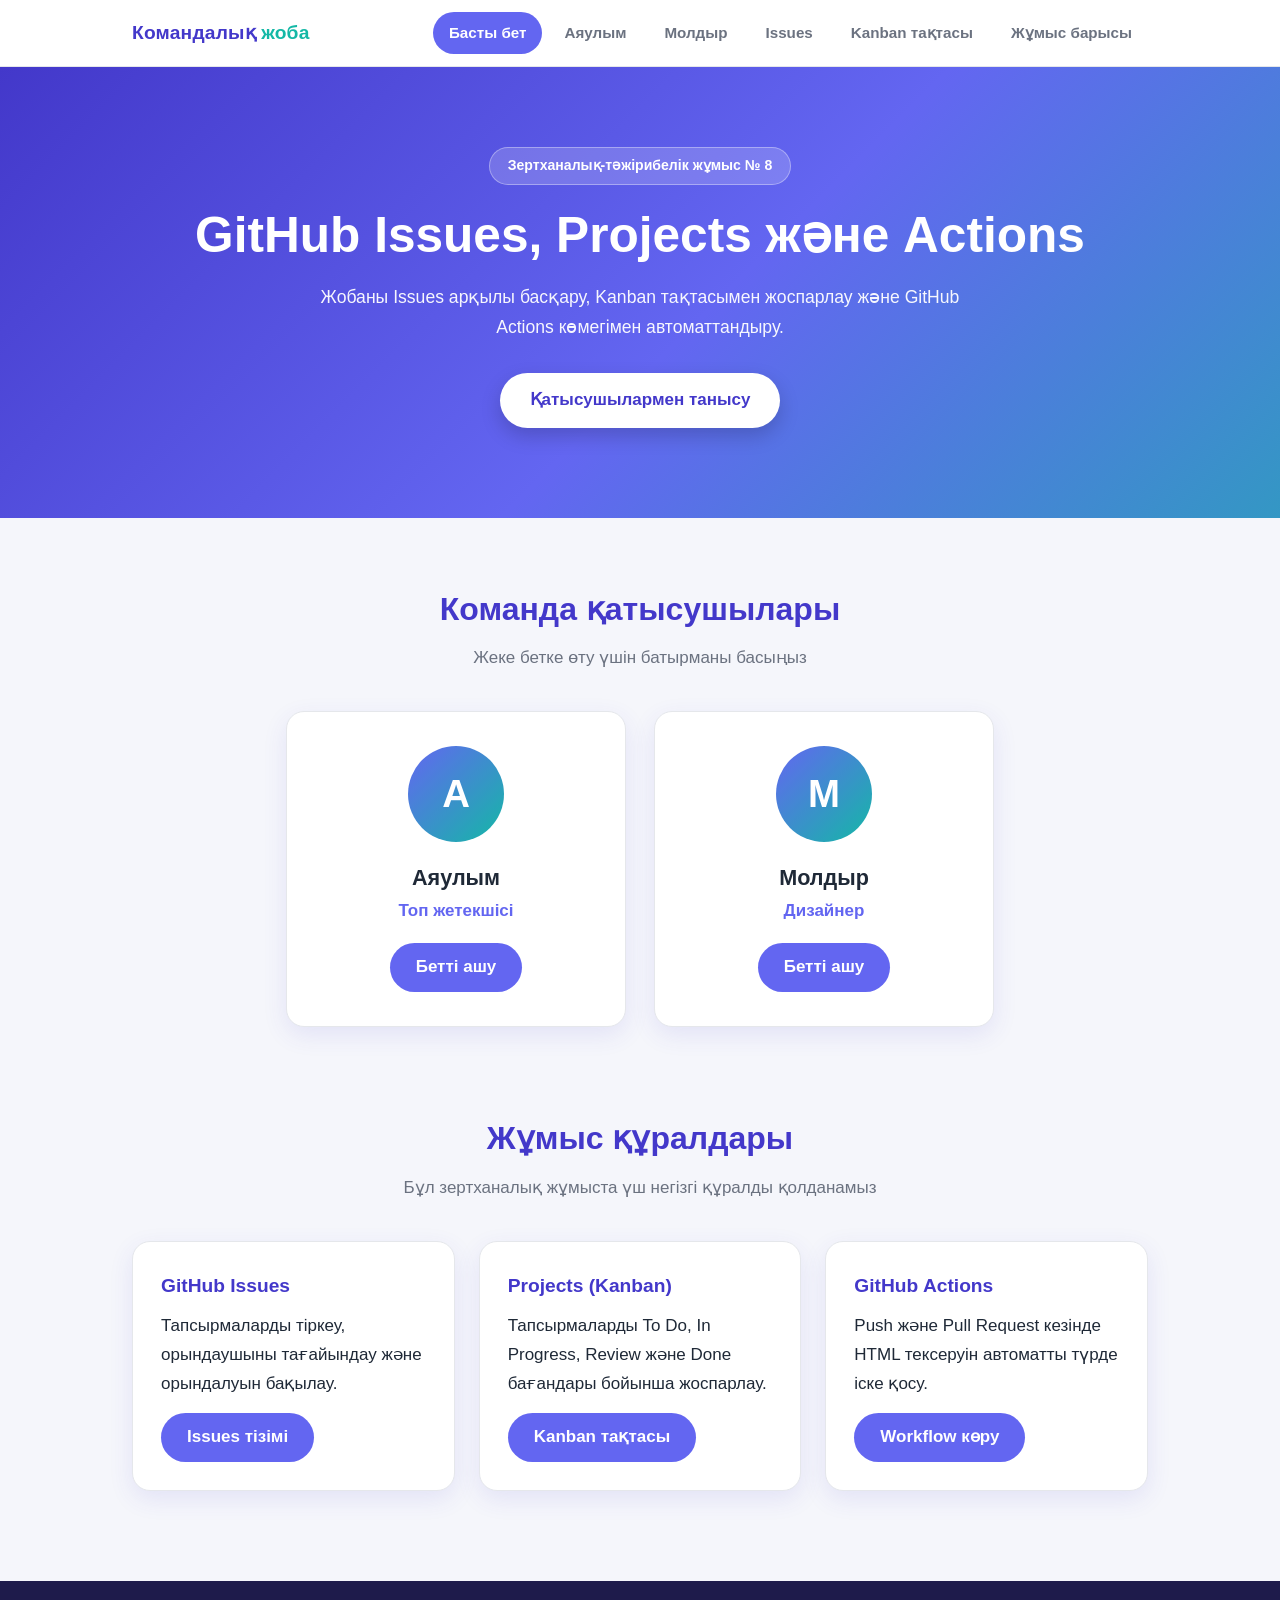
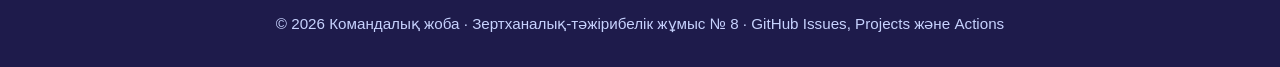
==== index.html @ 2cc6fc71 "lab8 mola" ====
<!DOCTYPE html>
<html lang="kk">
<head>
  <meta charset="UTF-8">
  <meta name="viewport" content="width=device-width, initial-scale=1.0">
  <title>Командалық жоба — Басты бет</title>
  <link rel="stylesheet" href="css/style.css">
</head>
<body>

  <nav class="navbar">
    <div class="container">
      <a class="logo" href="index.html">Командалық <span>жоба</span></a>
      <ul class="menu">
        <li><a href="index.html" class="active">Басты бет</a></li>
        <li><a href="student1.html">Аяулым</a></li>
        <li><a href="student2.html">Молдыр</a></li>
        <li><a href="issues.html">Issues</a></li>
        <li><a href="kanban.html">Kanban тақтасы</a></li>
        <li><a href="steps.html">Жұмыс барысы</a></li>
      </ul>
    </div>
  </nav>

  <header class="hero">
    <div class="container">
      <span class="badge">Зертханалық-тәжірибелік жұмыс № 8</span>
      <h1>GitHub Issues, Projects және Actions</h1>
      <p>Жобаны Issues арқылы басқару, Kanban тақтасымен жоспарлау және GitHub Actions көмегімен автоматтандыру.</p>
      <a class="btn" href="#katysushylar">Қатысушылармен танысу</a>
    </div>
  </header>

  <main class="container">

    <section class="section" id="katysushylar">
      <h2 class="section-title">Команда қатысушылары</h2>
      <p class="section-sub">Жеке бетке өту үшін батырманы басыңыз</p>

      <div class="team">
        <div class="card">
          <div class="avatar">А</div>
          <h3>Аяулым</h3>
          <p class="role">Топ жетекшісі</p>
          <a class="link" href="student1.html">Бетті ашу</a>
        </div>
        <div class="card">
          <div class="avatar">М</div>
          <h3>Молдыр</h3>
          <p class="role">Дизайнер</p>
          <a class="link" href="student2.html">Бетті ашу</a>
        </div>
      </div>
    </section>

    <section class="section">
      <h2 class="section-title">Жұмыс құралдары</h2>
      <p class="section-sub">Бұл зертханалық жұмыста үш негізгі құралды қолданамыз</p>

      <div class="info-grid">
        <div class="info-box">
          <h3>GitHub Issues</h3>
          <p>Тапсырмаларды тіркеу, орындаушыны тағайындау және орындалуын бақылау.</p>
          <p style="margin-top:14px"><a class="link" href="issues.html">Issues тізімі</a></p>
        </div>
        <div class="info-box">
          <h3>Projects (Kanban)</h3>
          <p>Тапсырмаларды To Do, In Progress, Review және Done бағандары бойынша жоспарлау.</p>
          <p style="margin-top:14px"><a class="link" href="kanban.html">Kanban тақтасы</a></p>
        </div>
        <div class="info-box">
          <h3>GitHub Actions</h3>
          <p>Push және Pull Request кезінде HTML тексеруін автоматты түрде іске қосу.</p>
          <p style="margin-top:14px"><a class="link" href="steps.html#actions">Workflow көру</a></p>
        </div>
      </div>
    </section>

  </main>

  <footer>
    © 2026 Командалық жоба · Зертханалық-тәжірибелік жұмыс № 8 · GitHub Issues, Projects және Actions
  </footer>

</body>
</html>
---- css/style.css ----
/* Зертханалық жұмыс № 7 — ортақ стиль */
:root {
  --primary: #6366f1;
  --primary-dark: #4338ca;
  --accent: #14b8a6;
  --bg: #f5f6fb;
  --card: #ffffff;
  --text: #1f2937;
  --muted: #6b7280;
  --line: #e5e7eb;
  --radius: 18px;
  --shadow: 0 8px 24px rgba(67, 56, 202, 0.10);
}

* { box-sizing: border-box; margin: 0; padding: 0; }

html { scroll-behavior: smooth; }

body {
  font-family: "Segoe UI", Roboto, "Helvetica Neue", Arial, sans-serif;
  background: var(--bg);
  color: var(--text);
  line-height: 1.7;
  font-size: 17px;
}

a { color: inherit; text-decoration: none; }

.container { max-width: 1060px; margin: 0 auto; padding: 0 22px; }

/* ===== Навигация ===== */
.navbar {
  background: #ffffff;
  border-bottom: 1px solid var(--line);
  position: sticky;
  top: 0;
  z-index: 50;
}
.navbar .container {
  display: flex;
  align-items: center;
  justify-content: space-between;
  gap: 16px;
  min-height: 66px;
  flex-wrap: wrap;
  padding-top: 8px;
  padding-bottom: 8px;
}
.logo {
  font-weight: 800;
  font-size: 1.2rem;
  color: var(--primary-dark);
  letter-spacing: 0.2px;
}
.logo span { color: var(--accent); }
.menu { list-style: none; display: flex; gap: 6px; flex-wrap: wrap; }
.menu a {
  display: block;
  padding: 8px 16px;
  border-radius: 999px;
  font-weight: 600;
  font-size: 0.95rem;
  color: var(--muted);
  transition: background .2s, color .2s;
}
.menu a:hover { background: #eef0ff; color: var(--primary-dark); }
.menu a.active { background: var(--primary); color: #ffffff; }

/* ===== Баннер ===== */
.hero {
  background: linear-gradient(135deg, #4338ca 0%, #6366f1 55%, #14b8a6 130%);
  color: #ffffff;
  text-align: center;
  padding: 80px 0 90px;
}
.hero.small { padding: 56px 0 60px; }
.badge {
  display: inline-block;
  background: rgba(255, 255, 255, 0.18);
  border: 1px solid rgba(255, 255, 255, 0.35);
  padding: 6px 18px;
  border-radius: 999px;
  font-size: 0.88rem;
  font-weight: 600;
  margin-bottom: 20px;
}
.hero h1 {
  font-size: clamp(1.9rem, 5vw, 3.1rem);
  line-height: 1.25;
  margin-bottom: 16px;
}
.hero p {
  max-width: 680px;
  margin: 0 auto;
  font-size: 1.1rem;
  opacity: 0.95;
}
.btn {
  display: inline-block;
  margin-top: 30px;
  background: #ffffff;
  color: var(--primary-dark);
  padding: 13px 30px;
  border-radius: 999px;
  font-weight: 700;
  box-shadow: 0 8px 20px rgba(0, 0, 0, 0.18);
  transition: transform .2s;
}
.btn:hover { transform: translateY(-3px); }

/* ===== Секциялар ===== */
.section { padding: 64px 0 20px; }
.section-title { text-align: center; font-size: 2rem; color: var(--primary-dark); }
.section-sub { text-align: center; color: var(--muted); margin: 8px 0 38px; }

/* ===== Қатысушылар ===== */
.team {
  display: grid;
  grid-template-columns: repeat(auto-fit, minmax(260px, 340px));
  justify-content: center;
  gap: 28px;
}
.card {
  background: var(--card);
  border-radius: var(--radius);
  padding: 34px 26px;
  text-align: center;
  box-shadow: var(--shadow);
  border: 1px solid var(--line);
  transition: transform .25s, box-shadow .25s;
}
.card:hover { transform: translateY(-6px); box-shadow: 0 14px 32px rgba(67, 56, 202, 0.18); }
.avatar {
  width: 96px;
  height: 96px;
  margin: 0 auto 18px;
  border-radius: 50%;
  background: linear-gradient(135deg, var(--primary), var(--accent));
  color: #ffffff;
  font-size: 2.4rem;
  font-weight: 700;
  display: flex;
  align-items: center;
  justify-content: center;
}
.card h3 { font-size: 1.35rem; }
.card .role { color: var(--primary); font-weight: 600; margin-bottom: 18px; }
.link {
  display: inline-block;
  padding: 10px 26px;
  border-radius: 999px;
  background: var(--primary);
  color: #ffffff;
  font-weight: 600;
  transition: background .2s;
}
.link:hover { background: var(--primary-dark); }

/* ===== Ақпарат блоктары ===== */
.info-grid {
  display: grid;
  grid-template-columns: repeat(auto-fit, minmax(260px, 1fr));
  gap: 24px;
}
.info-box {
  background: var(--card);
  border-radius: var(--radius);
  padding: 28px;
  box-shadow: var(--shadow);
  border: 1px solid var(--line);
}
.info-box h3 { color: var(--primary-dark); margin-bottom: 10px; font-size: 1.2rem; }
.info-box ul { padding-left: 20px; }
.info-box li { margin-bottom: 4px; }

/* ===== Жеке бет ===== */
.profile {
  background: var(--card);
  border-radius: var(--radius);
  box-shadow: var(--shadow);
  border: 1px solid var(--line);
  padding: 38px;
  margin-top: 50px;
  display: flex;
  gap: 32px;
  align-items: center;
  flex-wrap: wrap;
}
.profile .avatar { width: 130px; height: 130px; font-size: 3.2rem; margin: 0; flex-shrink: 0; }
.profile-text { flex: 1; min-width: 240px; }
.profile h2 { font-size: 1.9rem; }
.profile .role { color: var(--primary); font-weight: 700; margin-bottom: 8px; }
.tags { display: flex; flex-wrap: wrap; gap: 8px; margin-top: 14px; }
.tag {
  background: #eef0ff;
  color: var(--primary-dark);
  padding: 4px 14px;
  border-radius: 999px;
  font-size: 0.88rem;
  font-weight: 600;
}

.back {
  display: inline-block;
  margin: 44px 0 10px;
  padding: 12px 28px;
  border-radius: 999px;
  background: var(--primary);
  color: #ffffff;
  font-weight: 600;
  transition: background .2s;
}
.back:hover { background: var(--primary-dark); }

/* ===== Жұмыс барысы (қадамдар) ===== */
.steps { display: flex; flex-direction: column; gap: 20px; }
.step {
  display: flex;
  gap: 22px;
  background: var(--card);
  border-radius: var(--radius);
  border: 1px solid var(--line);
  box-shadow: var(--shadow);
  padding: 26px;
}
.step-num {
  flex-shrink: 0;
  width: 48px;
  height: 48px;
  border-radius: 50%;
  background: linear-gradient(135deg, var(--primary), var(--accent));
  color: #ffffff;
  font-weight: 800;
  font-size: 1.2rem;
  display: flex;
  align-items: center;
  justify-content: center;
}
.step-body { flex: 1; min-width: 0; }
.step h3 { color: var(--primary-dark); margin-bottom: 6px; font-size: 1.15rem; }
pre {
  background: #111827;
  color: #e5e7eb;
  padding: 14px 18px;
  border-radius: 12px;
  margin-top: 12px;
  overflow-x: auto;
  font-family: Consolas, "Courier New", monospace;
  font-size: 0.92rem;
  line-height: 1.7;
}

/* ===== Кесте ===== */
.table-wrap {
  overflow-x: auto;
  border-radius: var(--radius);
  box-shadow: var(--shadow);
  border: 1px solid var(--line);
  background: var(--card);
}
table { width: 100%; border-collapse: collapse; }
th, td { padding: 14px 20px; text-align: left; }
th { background: var(--primary); color: #ffffff; }
td { border-bottom: 1px solid var(--line); }
tr:last-child td { border-bottom: none; }
tbody tr:nth-child(even) { background: #f9fafb; }
td code {
  font-family: Consolas, "Courier New", monospace;
  background: #eef0ff;
  color: var(--primary-dark);
  padding: 3px 10px;
  border-radius: 8px;
  font-size: 0.92rem;
  white-space: nowrap;
}

/* ===== Төменгі бөлім ===== */
footer {
  background: #1e1b4b;
  color: #c7d2fe;
  text-align: center;
  padding: 30px 20px;
  margin-top: 70px;
  font-size: 0.95rem;
}

@media (max-width: 640px) {
  body { font-size: 16px; }
  .hero { padding: 56px 0 64px; }
  .profile { padding: 26px; text-align: center; justify-content: center; }
  .step { flex-direction: column; gap: 12px; }
  .navbar .container { justify-content: center; }
}

/* ===== Lab 8: Kanban, Issues, Actions ===== */
.board {
  display: grid;
  grid-template-columns: repeat(4, minmax(0, 1fr));
  gap: 18px;
  align-items: start;
}
.column {
  background: #eceefb;
  border-radius: var(--radius);
  padding: 14px;
}
.col-head {
  display: flex;
  align-items: center;
  justify-content: space-between;
  font-weight: 800;
  padding: 6px 8px 12px;
}
.col-head .count {
  background: #ffffff;
  border-radius: 999px;
  padding: 1px 12px;
  font-size: 0.85rem;
  color: var(--muted);
}
.col-todo .col-head { color: #b45309; }
.col-progress .col-head { color: #1d4ed8; }
.col-review .col-head { color: #7c3aed; }
.col-done .col-head { color: #047857; }
.issue {
  background: var(--card);
  border-radius: 14px;
  padding: 16px;
  margin-bottom: 12px;
  border: 1px solid var(--line);
  box-shadow: 0 3px 10px rgba(67, 56, 202, 0.08);
}
.issue .num { color: var(--muted); font-size: 0.85rem; font-weight: 600; }
.issue h4 { font-size: 1rem; line-height: 1.4; margin: 4px 0 10px; }
.issue .meta { display: flex; align-items: center; justify-content: space-between; gap: 8px; flex-wrap: wrap; }
.label {
  display: inline-block;
  padding: 2px 12px;
  border-radius: 999px;
  font-size: 0.78rem;
  font-weight: 700;
}
.label.enhancement { background: #d1fae5; color: #047857; }
.label.documentation { background: #dbeafe; color: #1d4ed8; }
.label.bug { background: #fee2e2; color: #b91c1c; }
.who { font-size: 0.85rem; color: var(--muted); font-weight: 600; }
.legend { text-align: center; color: var(--muted); margin-top: 22px; font-size: 0.95rem; }

.issue-full {
  background: var(--card);
  border: 1px solid var(--line);
  border-radius: var(--radius);
  box-shadow: var(--shadow);
  padding: 28px;
  margin-bottom: 24px;
}
.issue-full .top { display: flex; align-items: center; gap: 12px; flex-wrap: wrap; margin-bottom: 8px; }
.issue-full h3 { color: var(--primary-dark); font-size: 1.25rem; }
.state {
  padding: 2px 14px;
  border-radius: 999px;
  font-size: 0.8rem;
  font-weight: 700;
  color: #ffffff;
}
.state.todo { background: #d97706; }
.state.progress { background: #2563eb; }
.state.review { background: #7c3aed; }
.state.done { background: #059669; }
.issue-full dl { margin-top: 14px; display: grid; grid-template-columns: 200px 1fr; gap: 10px 18px; }
.issue-full dt { font-weight: 700; color: var(--text); }
.issue-full dd { color: #374151; }
.issue-full .info { color: var(--muted); font-size: 0.92rem; }

.checklist { list-style: none; }
.checklist li {
  background: var(--card);
  border: 1px solid var(--line);
  border-radius: 14px;
  padding: 14px 18px 14px 52px;
  margin-bottom: 12px;
  position: relative;
  box-shadow: 0 3px 10px rgba(67, 56, 202, 0.06);
}
.checklist li::before {
  content: "✓";
  position: absolute;
  left: 16px;
  top: 50%;
  transform: translateY(-50%);
  width: 26px;
  height: 26px;
  border-radius: 50%;
  background: var(--accent);
  color: #ffffff;
  font-weight: 800;
  display: flex;
  align-items: center;
  justify-content: center;
}
.note {
  background: #fff7ed;
  border-left: 5px solid #f59e0b;
  border-radius: 12px;
  padding: 14px 18px;
  margin-top: 14px;
  color: #92400e;
}
.file-name {
  display: inline-block;
  font-family: Consolas, "Courier New", monospace;
  background: #eef0ff;
  color: var(--primary-dark);
  padding: 3px 12px;
  border-radius: 8px;
  font-size: 0.92rem;
}

@media (max-width: 960px) { .board { grid-template-columns: repeat(2, minmax(0, 1fr)); } }
@media (max-width: 560px) {
  .board { grid-template-columns: 1fr; }
  .issue-full dl { grid-template-columns: 1fr; gap: 2px; }
  .issue-full dd { margin-bottom: 8px; }
}
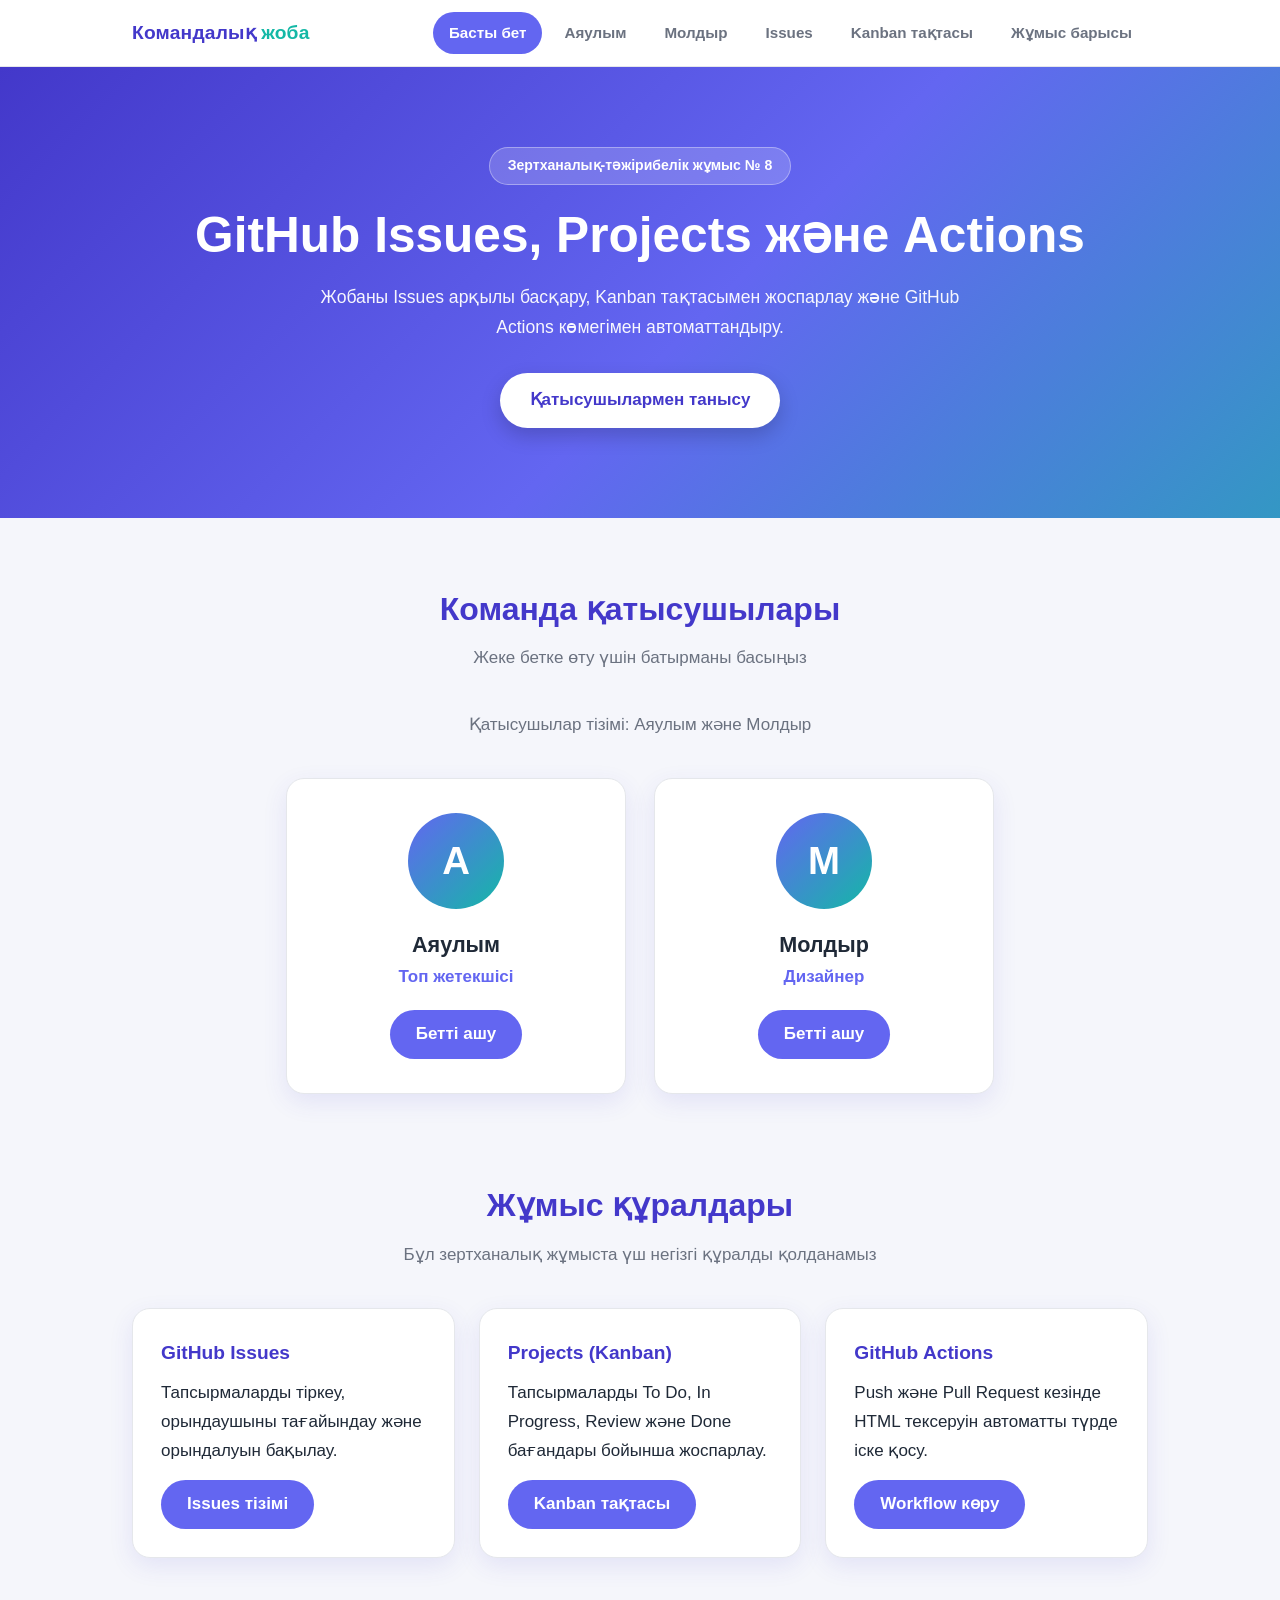
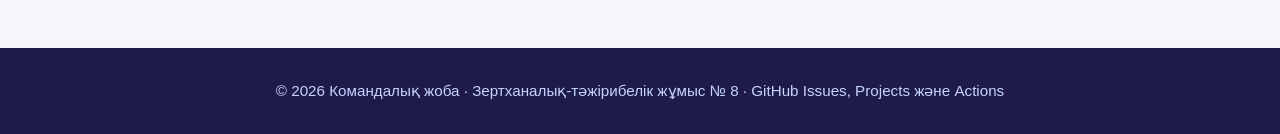
==== commit 40fa8f12: "Issue #1 орындалды" ====
--- a/index.html
+++ b/index.html
@@ -36,6 +36,7 @@
     <section class="section" id="katysushylar">
       <h2 class="section-title">Команда қатысушылары</h2>
       <p class="section-sub">Жеке бетке өту үшін батырманы басыңыз</p>
+    <p class="section-sub">Қатысушылар тізімі: Аяулым және Молдыр</p>  
 
       <div class="team">
         <div class="card">
